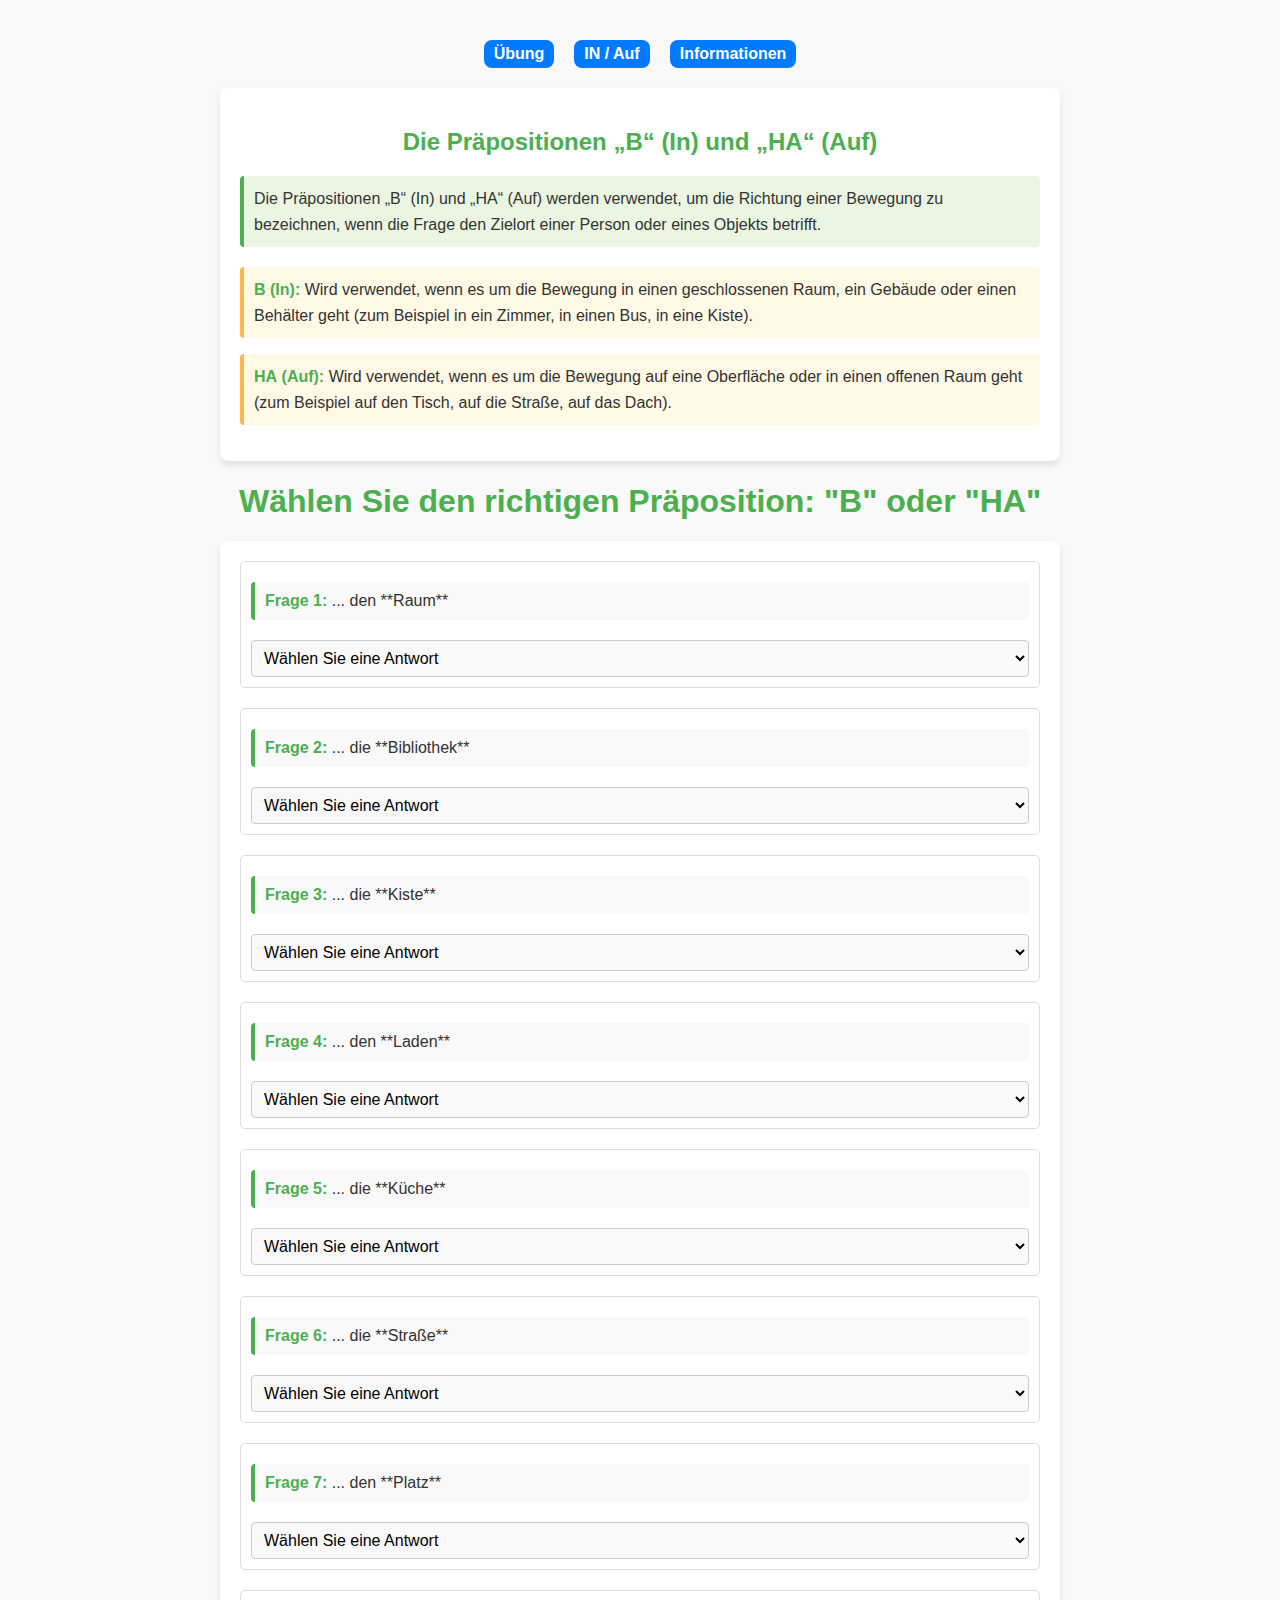
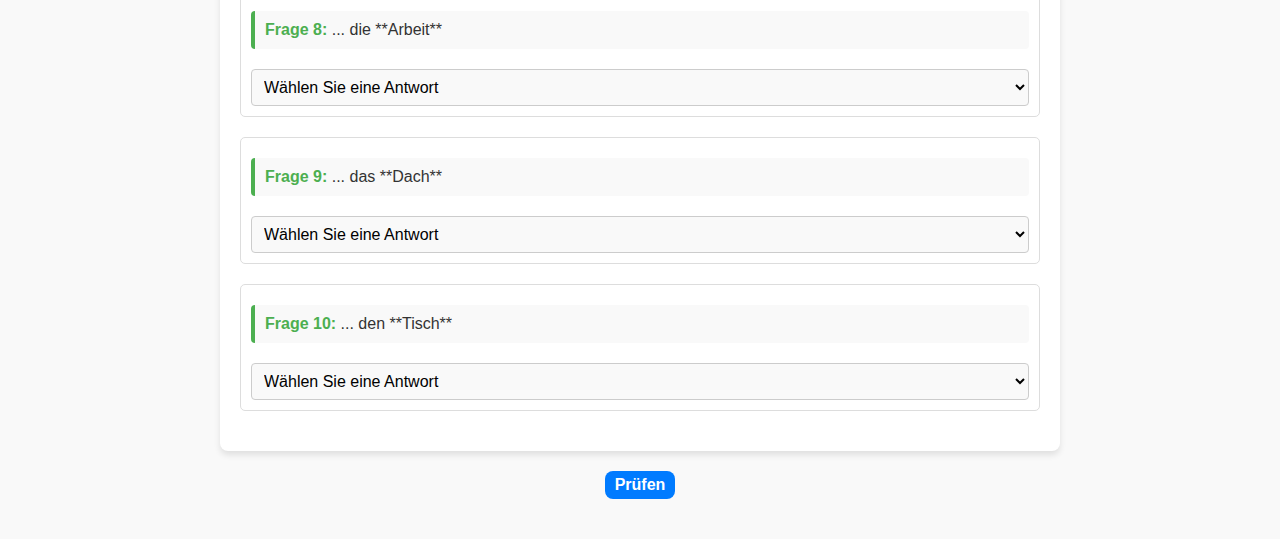
==== in_auf.html @ df6d87c8 "test_v1" ====
<!DOCTYPE html>
<html lang="de">
<head>
    <meta charset="UTF-8">
    <meta name="viewport" content="width=device-width, initial-scale=1.0">
    <title>Präpositionen "В" und "НА" im Russischen - Test</title>
    <link rel="stylesheet" href="css/in_styles.css">
</head>
<body>
    <div class="buttons">
        <a href="index.html" class="button">Übung</a>
        <a href="in_auf.html" class="button">IN / Auf</a>
        <a href="info.html" class="button">Informationen</a>
    </div>
    <div class="container">
        <h2 class="rule-heading">Die Präpositionen „В“ (In) und „НА“ (Auf)</h2>
        <p class="rule-description">
            Die Präpositionen „В“ (In) und „НА“ (Auf) werden verwendet, um die Richtung einer Bewegung zu bezeichnen, wenn die Frage den Zielort einer Person oder eines Objekts betrifft.
        </p>
        <p class="rule-details">
            <strong>В (In):</strong> Wird verwendet, wenn es um die Bewegung in einen geschlossenen Raum, ein Gebäude oder einen Behälter geht (zum Beispiel in ein Zimmer, in einen Bus, in eine Kiste).
        </p>
        <p class="rule-details">
            <strong>НА (Auf):</strong> Wird verwendet, wenn es um die Bewegung auf eine Oberfläche oder in einen offenen Raum geht (zum Beispiel auf den Tisch, auf die Straße, auf das Dach).
        </p>
    </div>

    <h1>Wählen Sie den richtigen Präposition: "В" oder "НА"</h1>

    <div class="container" id="content"></div>

    <button id="checkBtn" class="button" disabled>Prüfen</button>
    <p id="result" style="text-align: center;"></p>

    <script>
        const questions = [
            { question: '... den **Raum**', correctAnswer: 'В' },
            { question: '... den **Bus**', correctAnswer: 'В' },
            { question: '... den **Schrank**', correctAnswer: 'В' },
            { question: '... die **Kiste**', correctAnswer: 'В' },
            { question: '... die **Tasche**', correctAnswer: 'В' },
            { question: '... den **Kühlschrank**', correctAnswer: 'В' },
            { question: '... das **Kino**', correctAnswer: 'В' },
            { question: '... den **Laden**', correctAnswer: 'В' },
            { question: '... die **Bibliothek**', correctAnswer: 'В' },
            { question: '... den **Tisch**', correctAnswer: 'НА' },
            { question: '... die **Straße**', correctAnswer: 'НА' },
            { question: '... das **Dach**', correctAnswer: 'НА' },
            { question: '... die **Arbeit**', correctAnswer: 'НА' },
            { question: '... den **Platz**', correctAnswer: 'НА' },
            { question: '... die **Küche**', correctAnswer: 'НА' },
            { question: '... die **Bushaltestelle**', correctAnswer: 'НА' },
            { question: '... den **Balkon**', correctAnswer: 'НА' },
            { question: '... den **Strand**', correctAnswer: 'НА' },
            { question: '... das **Stadion**', correctAnswer: 'НА' }
        ];

        function shuffleQuestions(questions) {
            return questions.sort(() => Math.random() - 0.5).slice(0, 10);  // Отображаем только 10 случайных вопросов
        }

        async function loadData() {
            try {
                const shuffledQuestions = shuffleQuestions(questions);
                const container = document.getElementById('content');
                container.innerHTML = '';

                shuffledQuestions.forEach((item, index) => {
                    const questionDiv = document.createElement('div');
                    questionDiv.classList.add('question');
                    const questionText = `<p><strong>Frage ${index + 1}:</strong> ${item.question}</p>`;

                    const selectElement = `<select class="answer-select" data-index="${index}">
                        <option value="" disabled selected>Wählen Sie eine Antwort</option>
                        <option value="В">В / In</option>
                        <option value="НА">НА / Auf</option>
                    </select>`;

                    questionDiv.innerHTML = questionText + selectElement;
                    container.appendChild(questionDiv);
                });

                document.getElementById('checkBtn').disabled = false;
            } catch (error) {
                console.error('Fehler beim Laden der Daten:', error);
            }
        }

        function checkAnswers() {
            const answers = document.querySelectorAll('.answer-select');
            let allSelected = true;

            answers.forEach((select) => {
                const selectedAnswer = select.value;
                const questionIndex = select.getAttribute('data-index');
                const correctAnswer = questions[questionIndex].correctAnswer;

                if (selectedAnswer === '') {
                    allSelected = false;
                    return;
                }
            });

            if (!allSelected) {
                alert("Bitte wählen Sie für alle Fragen eine Antwort aus.");
                return;
            }

            // Преобразуем коллекцию в массив
            const answersArray = Array.from(answers);

            // Проверяем правильность ответов
            answersArray.forEach((select) => {
                const selectedAnswer = select.value;
                const questionIndex = select.getAttribute('data-index');
                const correctAnswer = questions[questionIndex].correctAnswer;

                const questionDiv = select.closest('.question');

                if (selectedAnswer === correctAnswer) {
                    questionDiv.style.backgroundColor = 'lightgreen';
                } else {
                    questionDiv.style.backgroundColor = 'lightcoral';
                }
            });

            // Подсчитываем количество правильных ответов
            const correctAnswersCount = answersArray.filter(select => select.value === questions[select.getAttribute('data-index')].correctAnswer).length;

            const resultText = `Richtige Antworten: ${correctAnswersCount} / 10`;
            document.getElementById('result').innerText = resultText;
        }

        window.onload = loadData;
        document.getElementById('checkBtn').addEventListener('click', checkAnswers);
    </script>
</body>
</html>
---- css/in_styles.css ----
body {
    font-family: Arial, sans-serif;
    background-color: #f9f9f9;
    color: #333;
    margin: 0;
    padding: 20px;
}

h1 {
    text-align: center;
    color: #4CAF50;
}

.container {
    max-width: 800px;
    margin: 0 auto;
    background: #fff;
    padding: 20px;
    border-radius: 8px;
    box-shadow: 0 4px 6px rgba(0, 0, 0, 0.1);
}

.question {
    margin-bottom: 20px;
    padding: 15px;
    border-left: 5px solid #4CAF50;
    background-color: #f1f1f1;
    border-radius: 4px;
}

.question p {
    margin: 10px 0;
}

.answer-select {
    font-size: 16px;
    padding: 8px;
    margin-top: 10px;
    width: 100%;
    background-color: #f9f9f9;
    border: 1px solid #ccc;
    border-radius: 4px;
}

button {
    display: block;
    margin: 20px auto;
    padding: 10px 20px;
    font-size: 16px;
    background-color: #007BFF;
    color: white;
    border: none;
    border-radius: 8px;
    cursor: pointer;
    transition: background-color 0.3s;
}

button:disabled {
    background-color: #ccc;
    cursor: not-allowed;
}

button:hover {
    background-color: #0056b3;
}

.result {
    text-align: center;
    font-weight: bold;
    margin-top: 20px;
}
h2.rule-heading {
    text-align: center;
    color: #4CAF50;
    font-size: 24px;
    margin-bottom: 20px;
}

p.rule-description, p.rule-details {
    font-size: 16px;
    line-height: 1.6;
    color: #333;
}

p.rule-details {
    margin-top: 10px;
}

strong {
    color: #4CAF50;
}

.container p {
    background-color: #f9f9f9;
    padding: 10px;
    border-left: 4px solid #4CAF50;
    border-radius: 4px;
}

p.rule-description {
    background-color: #eaf6e1;
    border-left: 4px solid #4CAF50;
    margin-bottom: 20px;
}

p.rule-details {
    background-color: #fff9e6;
    border-left: 4px solid #FFB74D;
}

/* Общий стиль для контейнера */
.buttons {
    display: flex;
    justify-content: center; /* Центрирование по горизонтали */
    gap: 20px; /* Расстояние между кнопками */
    padding: 20px 0; /* Отступы сверху и снизу */
}

/* Стиль для кнопок */
.button {
    text-decoration: none; /* Убираем подчеркивание */
    color: white; /* Белый текст */
    font-family: Arial, sans-serif; /* Шрифт */
    font-size: 16px; /* Размер шрифта */
    font-weight: bold; /* Жирный текст */
    padding: 5px 10px;; /* Внутренние отступы */
    border: none; /* Без границ */
    border-radius: 8px; /* Закругленные углы */
    background-color: #007BFF; /* Синий фон */
    cursor: pointer; /* Курсор "рука" */
    transition: all 0.3s ease; /* Плавный переход */
}

/* Эффект при наведении */
.button:hover {
    background-color: #0056b3; /* Темно-синий фон */
    transform: scale(1.05); /* Небольшое увеличение */
}

/* Активная кнопка (если нужно) */
.button.active {
    background-color: #0056b3; /* Темно-синий фон */
}
#quiz-container {
    max-width: 600px;
    margin: 20px auto;
    padding: 20px;
    background: white;
    border-radius: 10px;
    box-shadow: 0 0 10px rgba(0, 0, 0, 0.1);
}
.question {
    margin-bottom: 20px;
    padding: 10px;
    border: 1px solid #ddd;
    border-radius: 5px;
    background-color: #fff;
}
.option {
    display: block;
    width: 100%;
    margin: 5px 0;
    padding: 10px;
    border: none;
    border-radius: 5px;
    cursor: pointer;
    background-color: #e0e0e0;
    transition: background 0.3s, color 0.3s;
}
.option:hover {
    background-color: #d0d0d0;
}
.selected {
    background-color: #ff9800 !important;
    color: white;
}
.correct {
    background-color: #4CAF50 !important; /* Зеленый */
    color: white;
}
.incorrect {
    background-color: #F44336 !important; /* Красный */
    color: white;
}
#submit-btn {
    background-color: #007BFF;
    color: white;
    padding: 10px 20px;
    border: none;
    border-radius: 5px;
    cursor: pointer;
    font-size: 16px;
    transition: background 0.3s;
}
#submit-btn:hover {
    background-color: #0056b3;
}
#result {
    margin-top: 20px;
    font-size: 18px;
    font-weight: bold;
}
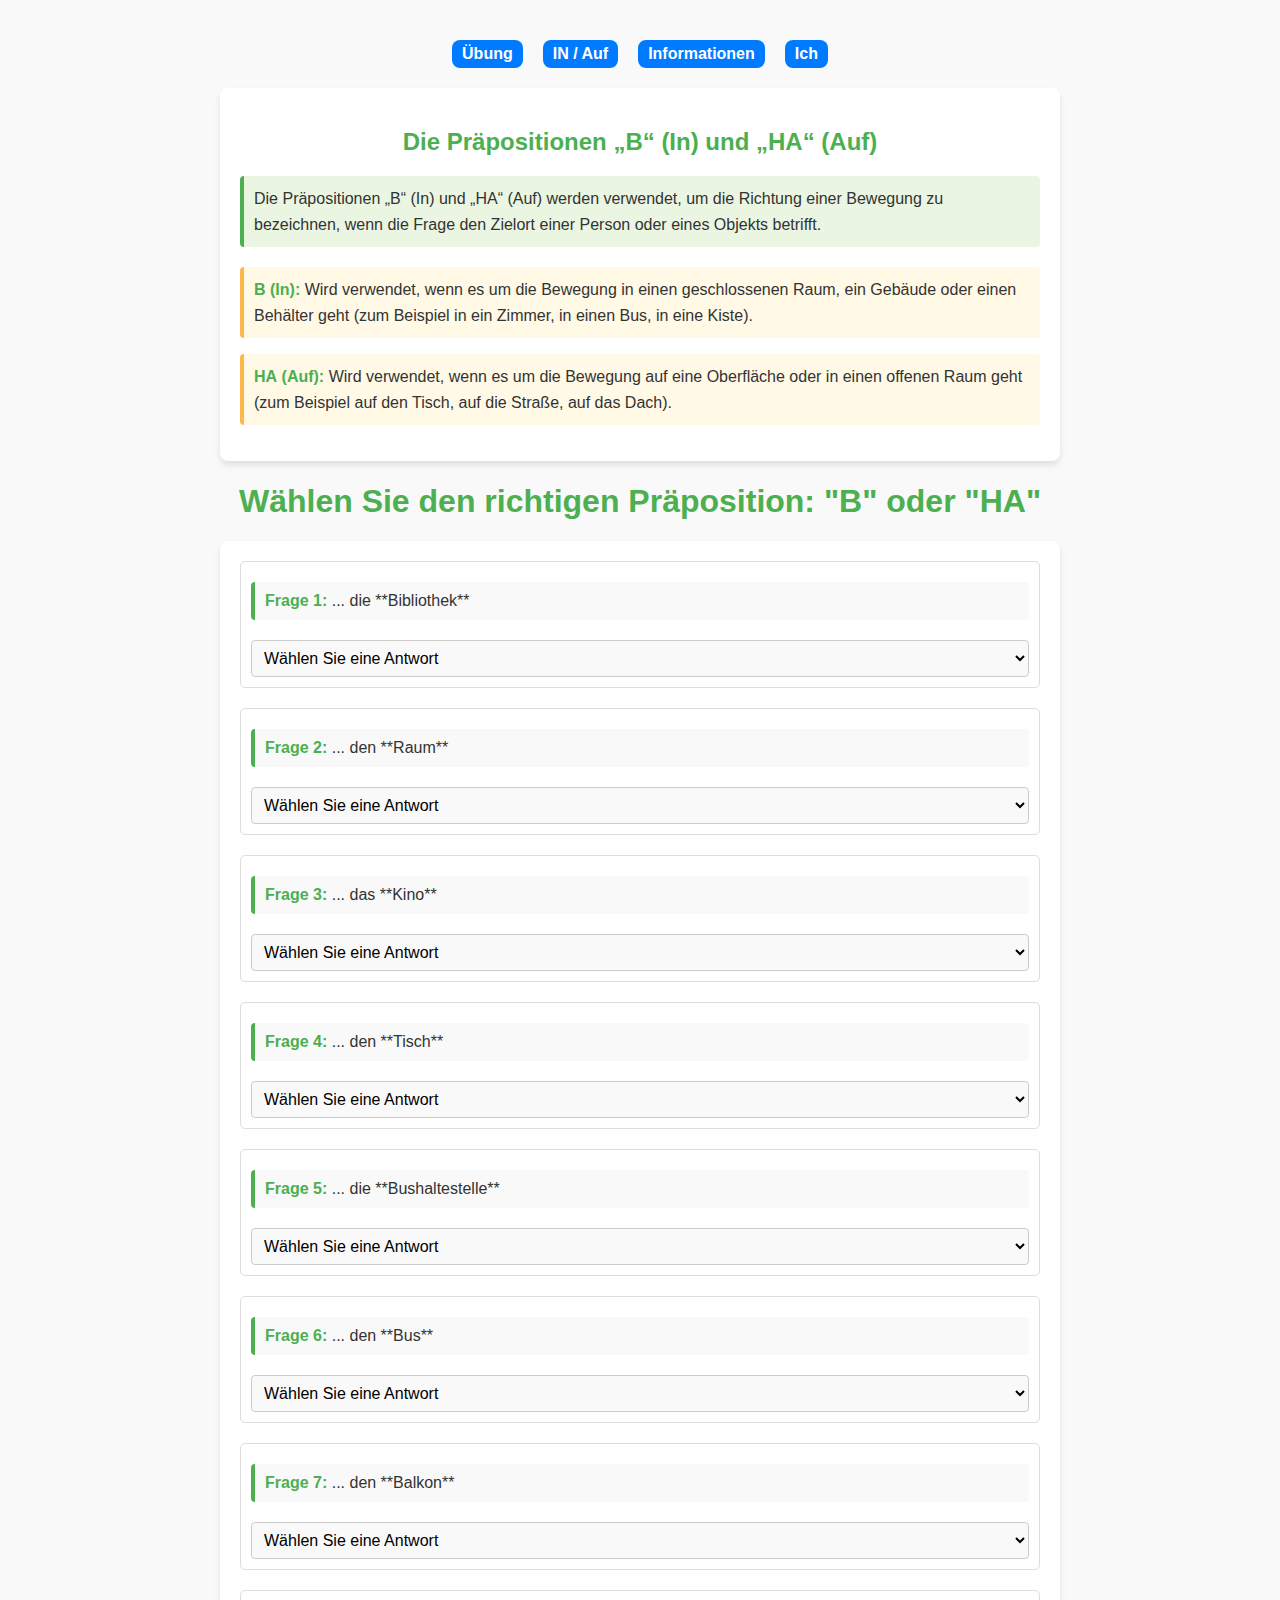
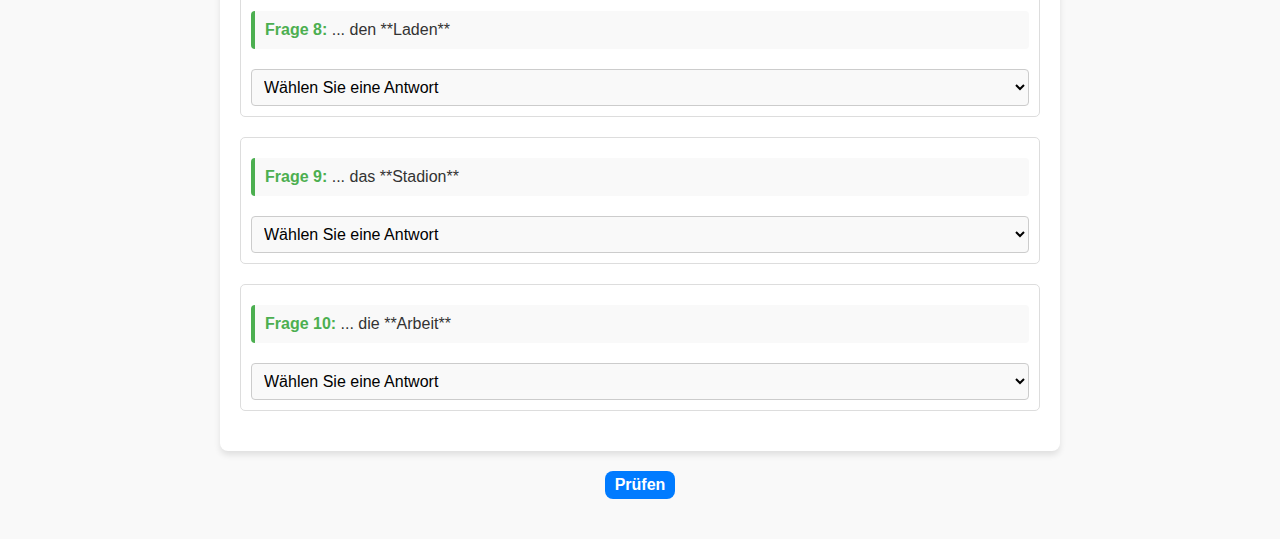
==== commit da82134d: "test_v1" ====
--- a/in_auf.html
+++ b/in_auf.html
@@ -11,6 +11,7 @@
         <a href="index.html" class="button">Übung</a>
         <a href="in_auf.html" class="button">IN / Auf</a>
         <a href="info.html" class="button">Informationen</a>
+        <a href="ich.html" class="button">Ich</a>
     </div>
     <div class="container">
         <h2 class="rule-heading">Die Präpositionen „В“ (In) und „НА“ (Auf)</h2>
